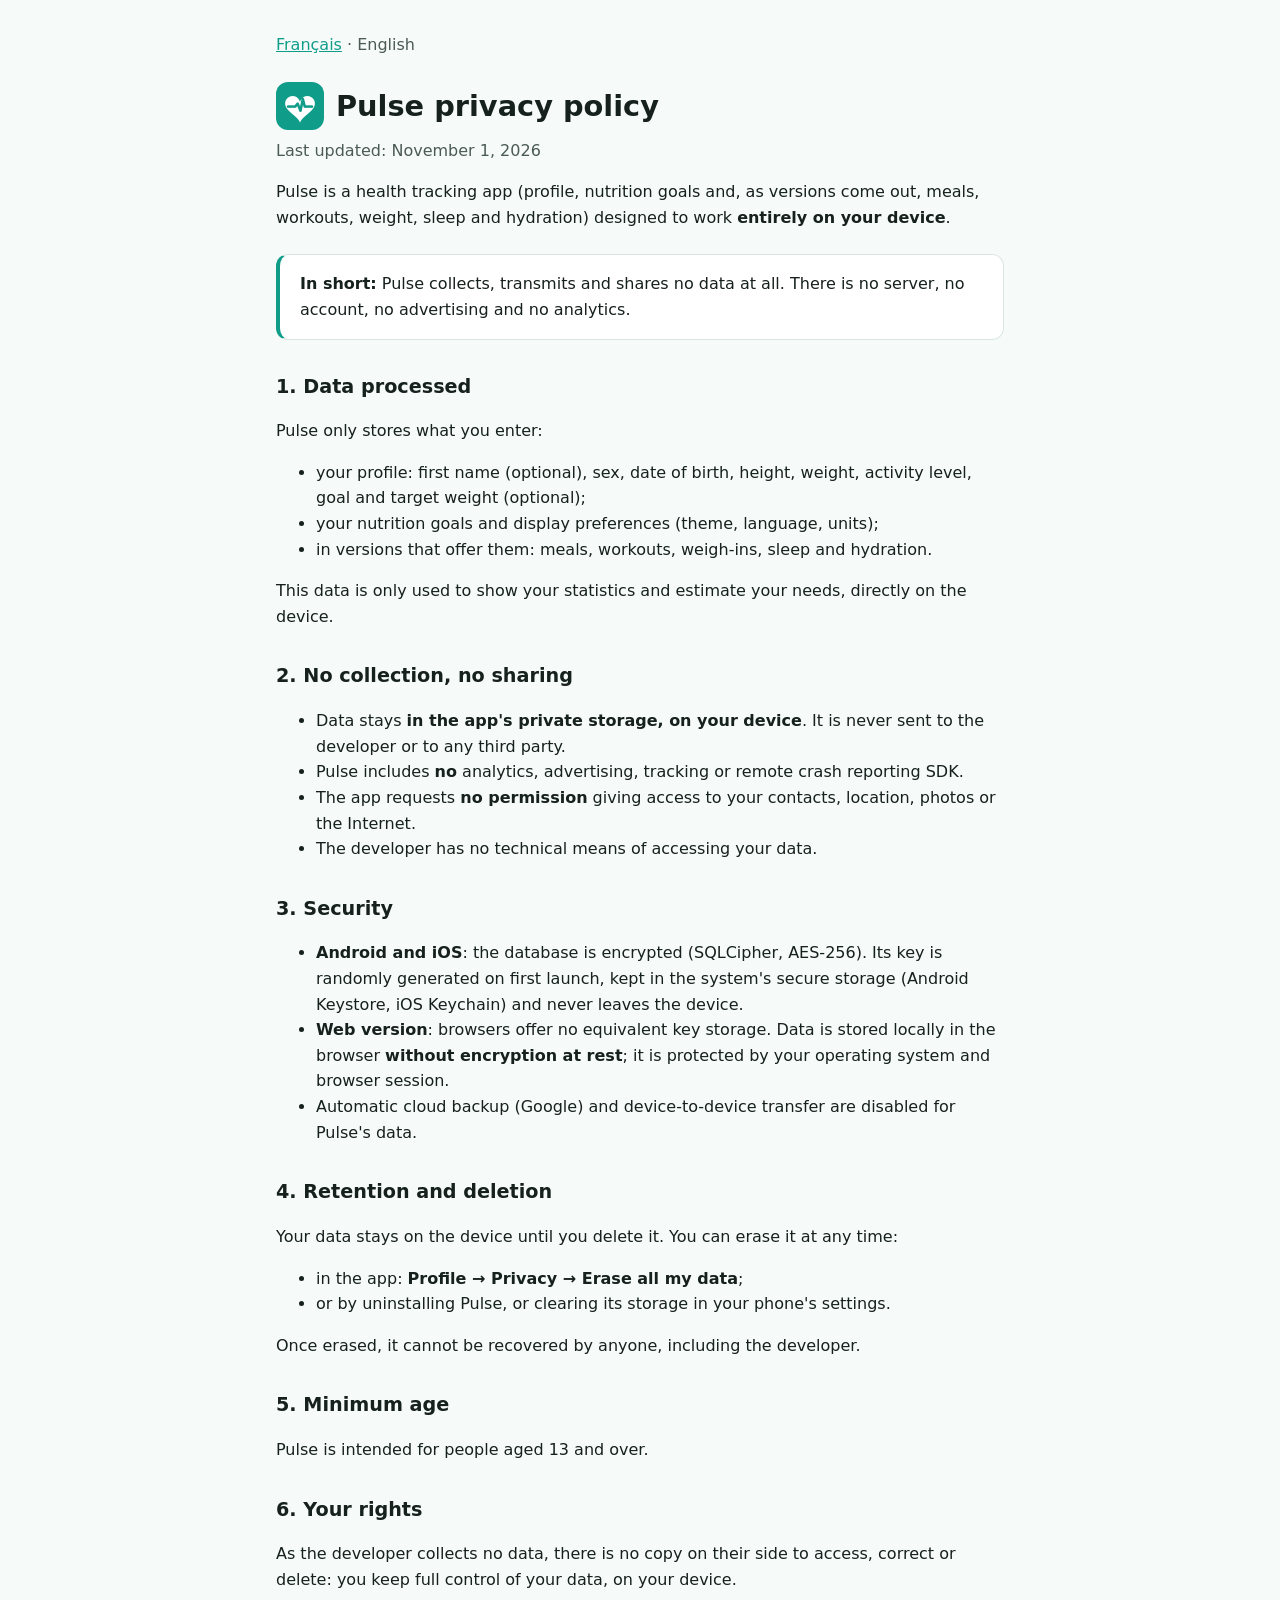
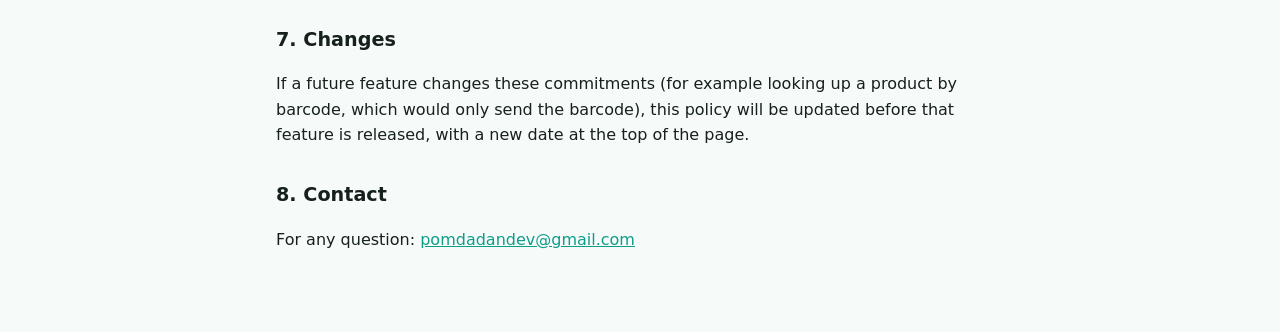
==== en/index.html @ f820515a "Update privacy policy (pulse@569439d)" ====
<!doctype html>
<html lang="en">
<head>
  <meta charset="utf-8">
  <meta name="viewport" content="width=device-width, initial-scale=1">
  <title>Pulse — Privacy policy</title>
  <meta name="description" content="Pulse collects, transmits and shares no data at all.">
  <link rel="icon" href="../icon.png">
  <link rel="stylesheet" href="../style.css">
</head>
<body>
  <main>
    <nav class="lang"><a href="../fr/" hreflang="fr">Français</a> · English</nav>
    <header>
      <img src="../icon.png" alt="">
      <h1>Pulse privacy policy</h1>
    </header>
    <p class="updated">Last updated: November 1, 2026</p>

    <p>Pulse is a health tracking app (profile, nutrition goals and, as versions come out, meals, workouts, weight, sleep and hydration) designed to work <strong>entirely on your device</strong>.</p>

    <div class="summary"><strong>In short:</strong> Pulse collects, transmits and shares no data at all. There is no server, no account, no advertising and no analytics.</div>

    <h2>1. Data processed</h2>
    <p>Pulse only stores what you enter:</p>
    <ul>
      <li>your profile: first name (optional), sex, date of birth, height, weight, activity level, goal and target weight (optional);</li>
      <li>your nutrition goals and display preferences (theme, language, units);</li>
      <li>in versions that offer them: meals, workouts, weigh-ins, sleep and hydration.</li>
    </ul>
    <p>This data is only used to show your statistics and estimate your needs, directly on the device.</p>

    <h2>2. No collection, no sharing</h2>
    <ul>
      <li>Data stays <strong>in the app's private storage, on your device</strong>. It is never sent to the developer or to any third party.</li>
      <li>Pulse includes <strong>no</strong> analytics, advertising, tracking or remote crash reporting SDK.</li>
      <li>The app requests <strong>no permission</strong> giving access to your contacts, location, photos or the Internet.</li>
      <li>The developer has no technical means of accessing your data.</li>
    </ul>

    <h2>3. Security</h2>
    <ul>
      <li><strong>Android and iOS</strong>: the database is encrypted (SQLCipher, AES-256). Its key is randomly generated on first launch, kept in the system's secure storage (Android Keystore, iOS Keychain) and never leaves the device.</li>
      <li><strong>Web version</strong>: browsers offer no equivalent key storage. Data is stored locally in the browser <strong>without encryption at rest</strong>; it is protected by your operating system and browser session.</li>
      <li>Automatic cloud backup (Google) and device-to-device transfer are disabled for Pulse's data.</li>
    </ul>

    <h2>4. Retention and deletion</h2>
    <p>Your data stays on the device until you delete it. You can erase it at any time:</p>
    <ul>
      <li>in the app: <strong>Profile → Privacy → Erase all my data</strong>;</li>
      <li>or by uninstalling Pulse, or clearing its storage in your phone's settings.</li>
    </ul>
    <p>Once erased, it cannot be recovered by anyone, including the developer.</p>

    <h2>5. Minimum age</h2>
    <p>Pulse is intended for people aged 13 and over.</p>

    <h2>6. Your rights</h2>
    <p>As the developer collects no data, there is no copy on their side to access, correct or delete: you keep full control of your data, on your device.</p>

    <h2>7. Changes</h2>
    <p>If a future feature changes these commitments (for example looking up a product by barcode, which would only send the barcode), this policy will be updated before that feature is released, with a new date at the top of the page.</p>

    <h2>8. Contact</h2>
    <p>For any question: <a href="mailto:pomdadandev@gmail.com">pomdadandev@gmail.com</a></p>
  </main>
</body>
</html>
---- style.css ----
:root {
  --bg: #f6fbf9;
  --fg: #16201d;
  --muted: #4b5a55;
  --accent: #0f9d8a;
  --card: #ffffff;
  --border: #dbe6e2;
  color-scheme: light dark;
}

@media (prefers-color-scheme: dark) {
  :root {
    --bg: #0f1513;
    --fg: #e3ebe8;
    --muted: #a6b5b0;
    --accent: #5fd3bf;
    --card: #17201d;
    --border: #2a3632;
  }
}

* { box-sizing: border-box; }

body {
  margin: 0;
  background: var(--bg);
  color: var(--fg);
  font: 16px/1.6 system-ui, -apple-system, "Segoe UI", Roboto, sans-serif;
}

main {
  max-width: 760px;
  margin: 0 auto;
  padding: 32px 16px 64px;
}

header {
  display: flex;
  align-items: center;
  gap: 12px;
  margin-bottom: 8px;
}

header img { width: 48px; height: 48px; border-radius: 12px; }

h1 { font-size: 1.8rem; margin: 0; }
h2 { font-size: 1.2rem; margin-top: 2rem; }

.updated { color: var(--muted); margin-top: 0; }

.summary {
  background: var(--card);
  border: 1px solid var(--border);
  border-left: 4px solid var(--accent);
  border-radius: 12px;
  padding: 16px 20px;
  margin: 24px 0;
}

a { color: var(--accent); }

nav.lang { margin-bottom: 24px; color: var(--muted); }
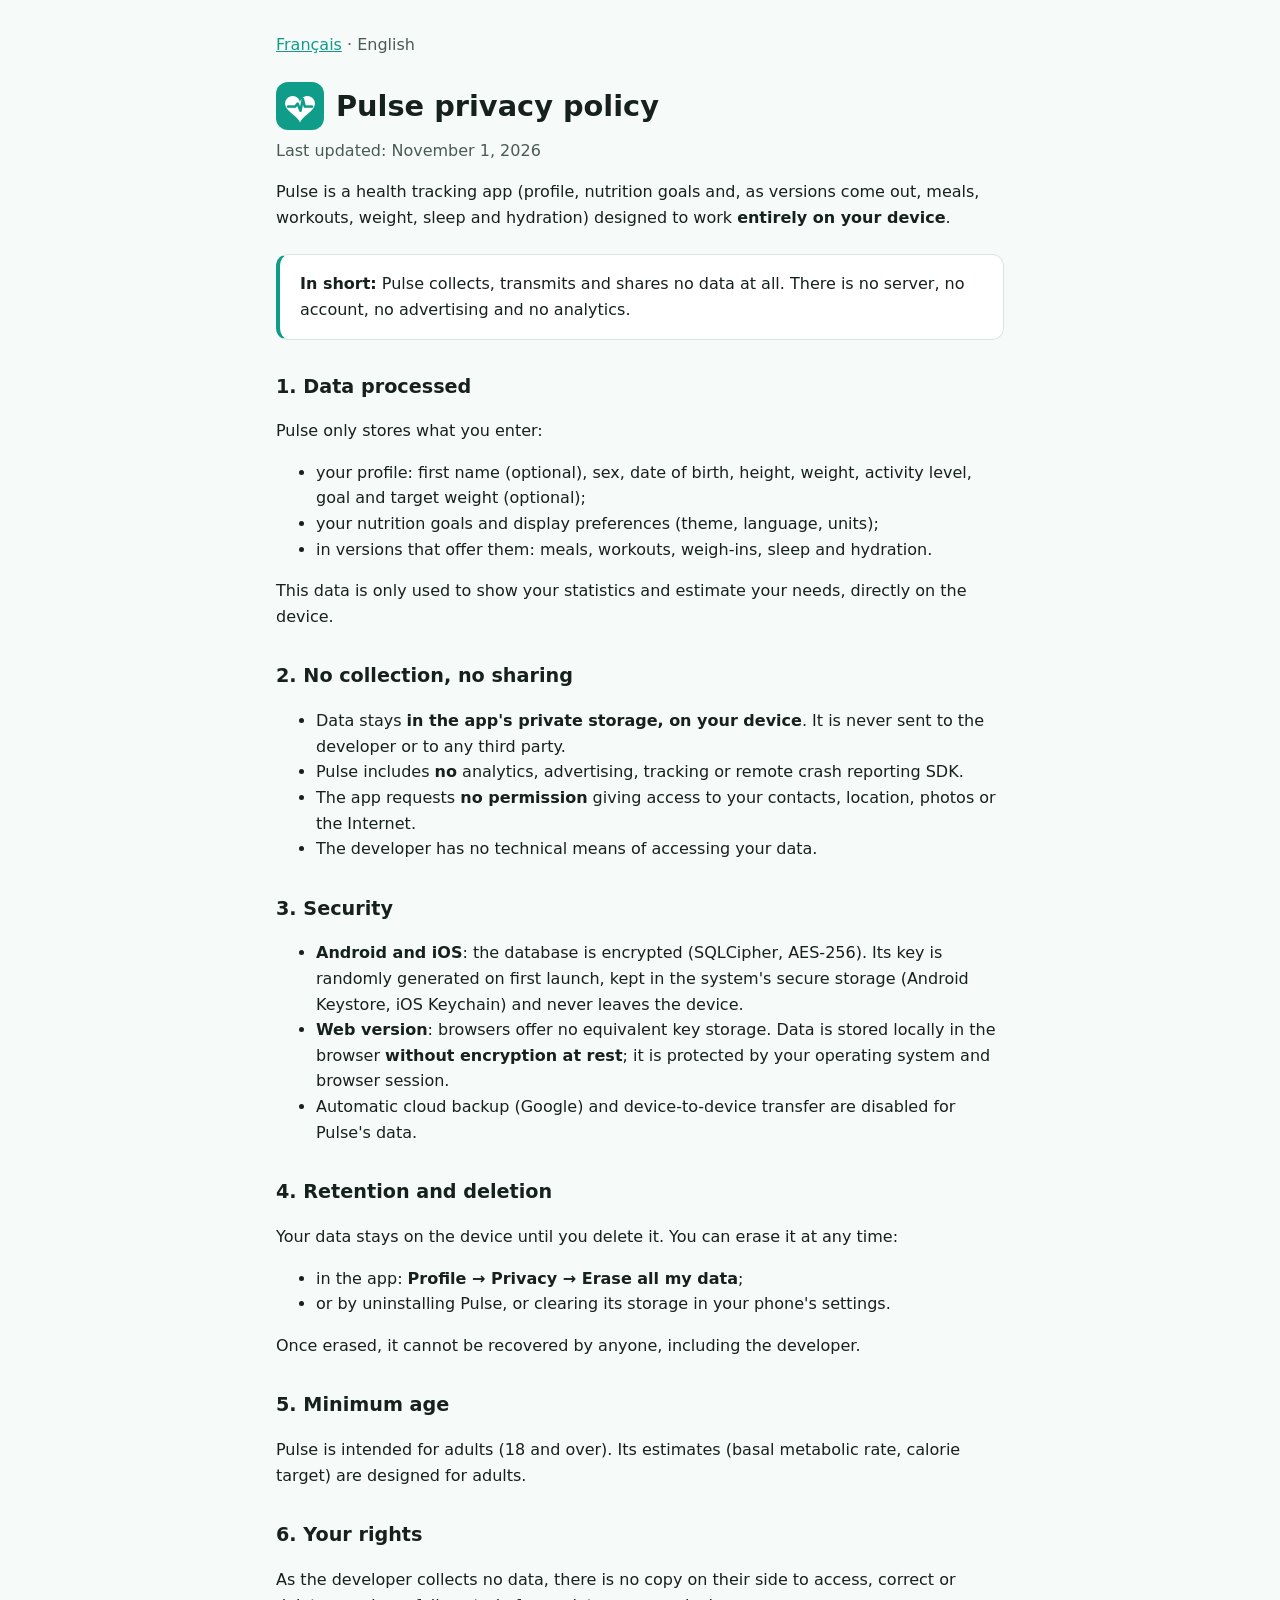
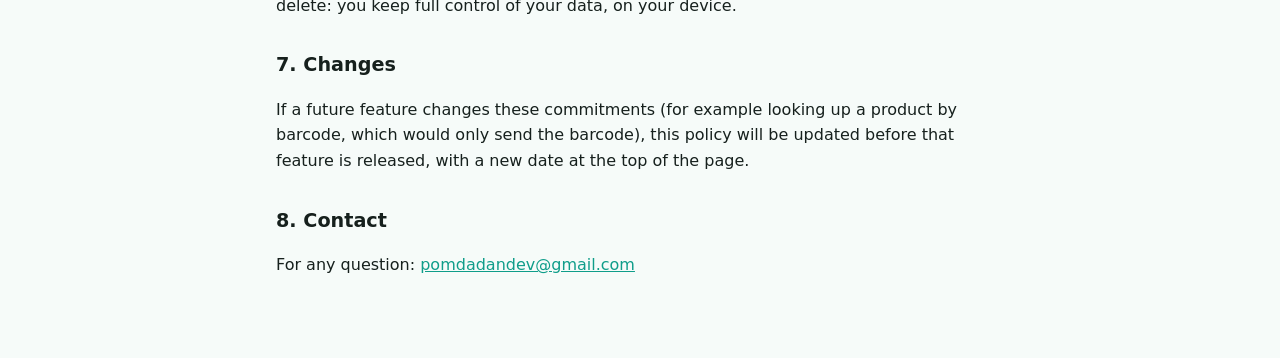
==== commit d6b178f6: "Update privacy policy (pulse@37e1b0f)" ====
--- a/en/index.html
+++ b/en/index.html
@@ -54,7 +54,7 @@
     <p>Once erased, it cannot be recovered by anyone, including the developer.</p>
 
     <h2>5. Minimum age</h2>
-    <p>Pulse is intended for people aged 13 and over.</p>
+    <p>Pulse is intended for adults (18 and over). Its estimates (basal metabolic rate, calorie target) are designed for adults.</p>
 
     <h2>6. Your rights</h2>
     <p>As the developer collects no data, there is no copy on their side to access, correct or delete: you keep full control of your data, on your device.</p>
